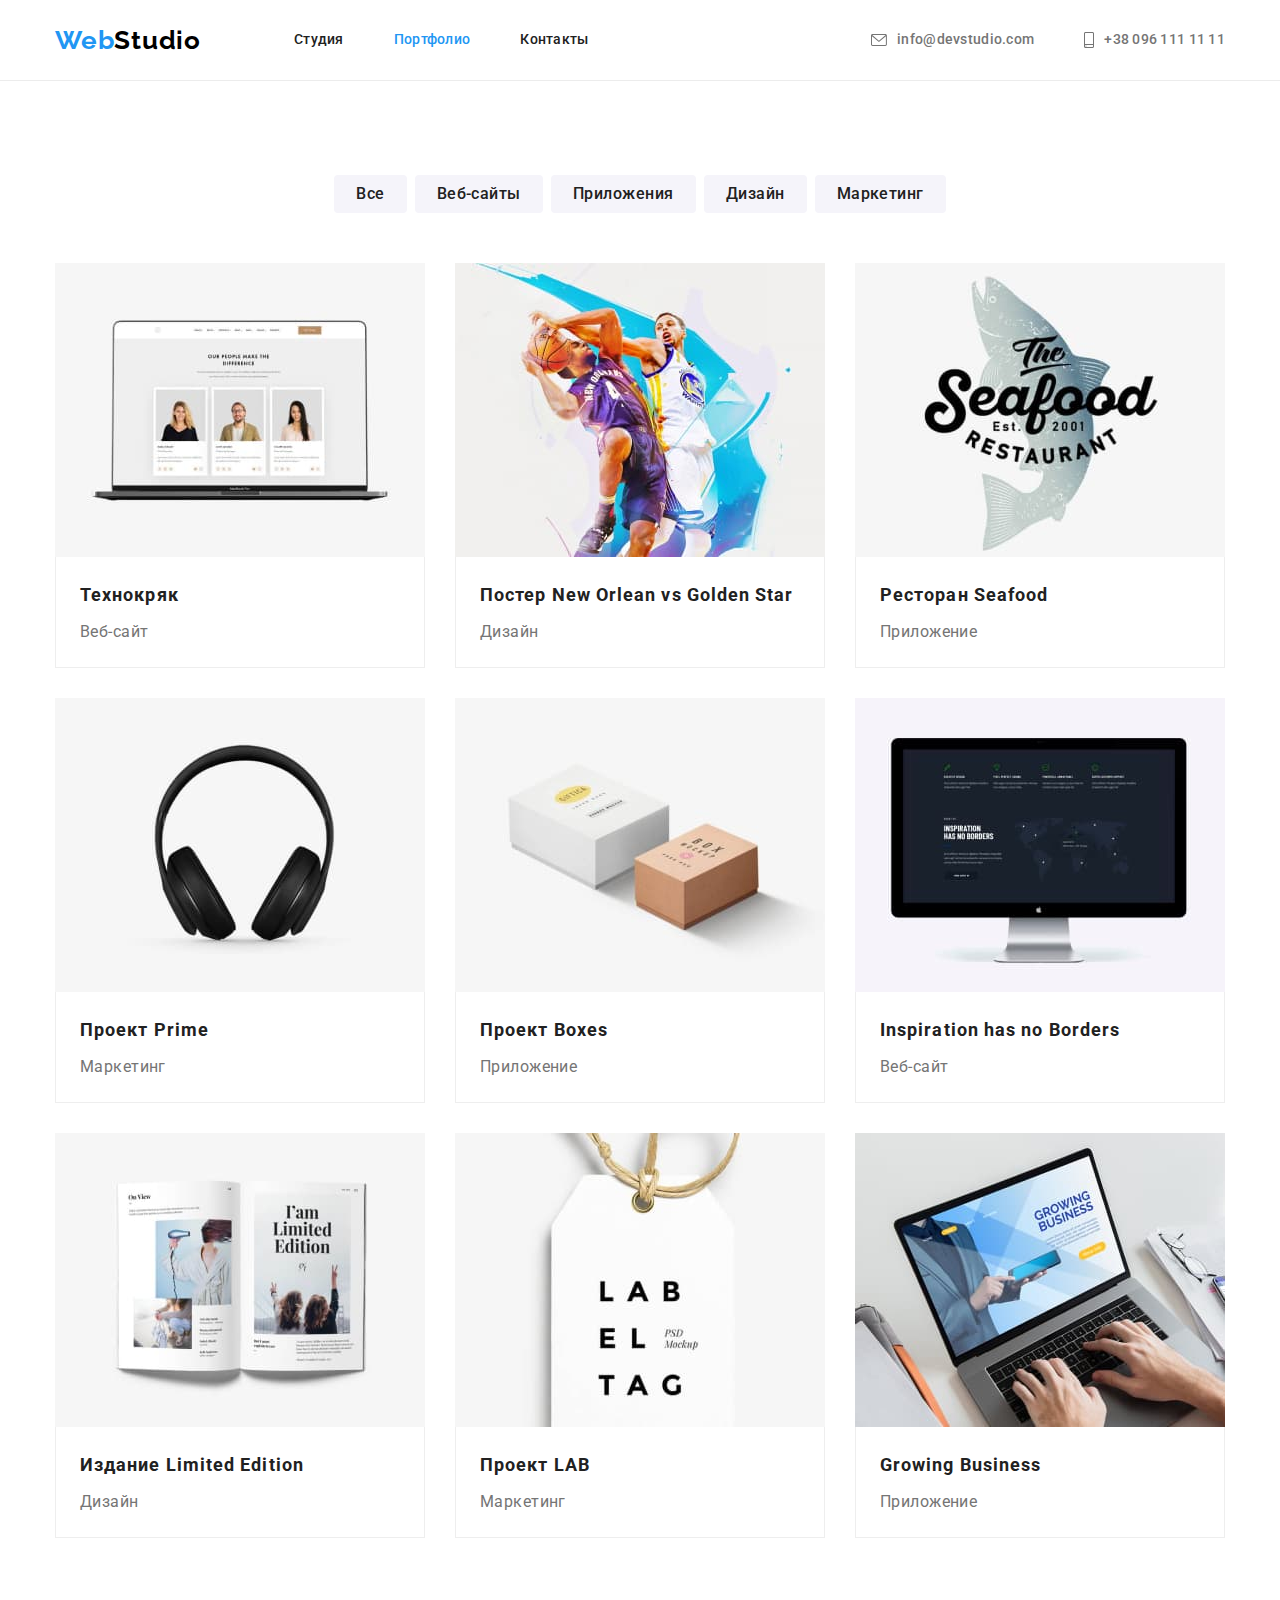
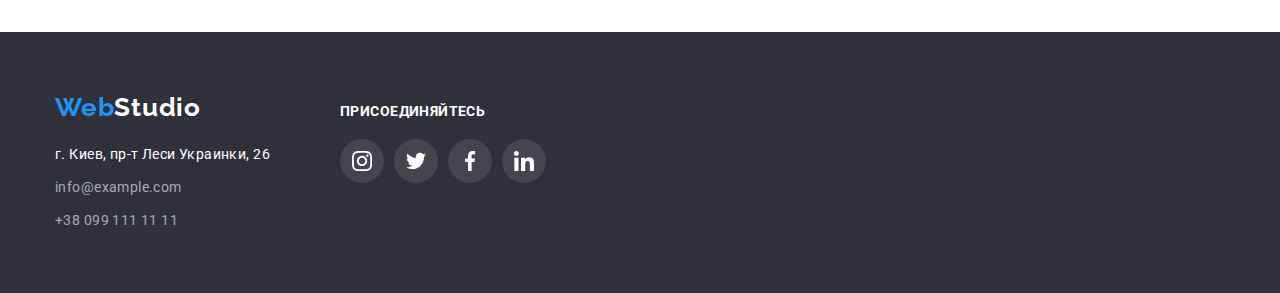
==== portfolio.html @ 05c2cf65 "Initial commit" ====
<!DOCTYPE html>
<html lang="ru">
  <head>
    <meta charset="UTF-8" />
    <meta http-equiv="X-UA-Compatible" content="IE=edge" />
    <meta name="viewport" content="width=device-width, initial-scale=1.0" />
    <title>Portfolio</title>

    <!-- Fonts start -->
    <link
      href="https://fonts.googleapis.com/css2?family=Raleway:wght@700&family=Roboto:wght@400;500;700;900&display=swap"
      rel="stylesheet"
    />
    <!-- Fonts end -->

    <!-- Normalize styles start -->
    <link
      rel="stylesheet"
      href="https://cdn.jsdelivr.net/npm/modern-normalize@1.1.0/modern-normalize.min.css"
    />
    <!-- Normalize styles end -->

    <!-- Custom styles start -->
    <link rel="stylesheet" href="./css/styles.css" />
    <!-- custom styles end -->
  </head>

  <body>
    <!-- Nav menu  -->

    <header class="header-underline">
      <div class="container main-nav">
        <nav class="nav">
          <a href="./" class="logo link"> <span class="logo accent">Web</span>Studio</a>
          <ul class="menu">
            <li class="list">
              <a class="nav link" href="./index.html"> Студия</a>
            </li>
            <li class="list">
              <a class="nav link current" href="./portfolio.html">Портфолио</a>
            </li>
            <li class="list">
              <a class="nav link" href="">Контакты</a>
            </li>
          </ul>
        </nav>
        <ul class="contacts">
          <li class="list item">
            <a class="contact link" href="mailto:info@devstudio.com">
              <svg class="contact-btn-icon" width="16px" height="12px">
                <use href="./images/icons.svg#icon-envelope"></use>
              </svg>
              info@devstudio.com</a
            >
          </li>

          <li class="list item">
            <a class="contact link" href="tel:+380961111111">
              <svg class="contact-btn-icon" width="10px" height="16px">
                <use href="./images/icons.svg#icon-smartphone"></use>
              </svg>
              +38 096 111 11 11</a
            >
          </li>
        </ul>
      </div>
    </header>
    <main>
      <!-- Filer -->

      <section class="section">
        <div class="container">
          <h1 class="visually-hidden">Портфорлио</h1>
          <ul class="filter">
            <li class="list item">
              <button type="button" class="button-filter">Все</button>
            </li>
            <li class="list item">
              <button type="button" class="button-filter">Веб-сайты</button>
            </li>
            <li class="list item">
              <button type="button" class="button-filter">Приложения</button>
            </li>
            <li class="list item">
              <button type="button" class="button-filter">Дизайн</button>
            </li>
            <li class="list item">
              <button type="button" class="button-filter">Маркетинг</button>
            </li>
          </ul>
          <ul class="works">
            <li class="list item">
              <img src="./images/portfolio1.jpg" alt="Ноутбук" width="370" />
              <div class="item-desr-wrap">
                <h2 class="section-subtitle work">Технокряк</h2>
                <p>Веб-сайт</p>
              </div>
            </li>
            <li class="list item">
              <img src="./images/portfolio2.jpg" alt="Два баскетболиста" width="370" />
              <div class="item-desr-wrap">
                <h2 class="section-subtitle work">Постер New Orlean vs Golden Star</h2>
                <p>Дизайн</p>
              </div>
            </li>
            <li class="list item">
              <img src="./images/portfolio3.jpg" alt="Постер" width="370" />
              <div class="item-desr-wrap">
                <h2 class="section-subtitle work">Ресторан Seafood</h2>
                <p>Приложение</p>
              </div>
            </li>
            <li class="list item">
              <img src="./images/portfolio4.jpg" alt="Наушники" width="370" />
              <div class="item-desr-wrap">
                <h2 class="section-subtitle work">Проект Prime</h2>
                <p>Маркетинг</p>
              </div>
            </li>
            <li class="list item">
              <img src="./images/portfolio5.jpg" alt="Две коробки" width="370" />
              <div class="item-desr-wrap">
                <h2 class="section-subtitle work">Проект Boxes</h2>
                <p>Приложение</p>
              </div>
            </li>
            <li class="list item">
              <img src="./images/portfolio6.jpg" alt="Монитор" width="370" />
              <div class="item-desr-wrap">
                <h2 class="section-subtitle work">Inspiration has no Borders</h2>
                <p>Веб-сайт</p>
              </div>
            </li>
            <li class="list item">
              <img src="./images/portfolio7.jpg" alt="Книга" width="370" />
              <div class="item-desr-wrap">
                <h2 class="section-subtitle work">Издание Limited Edition</h2>
                <p>Дизайн</p>
              </div>
            </li>
            <li class="list item">
              <img src="./images/portfolio8.jpg" alt="Этикетка" width="370" />
              <div class="item-desr-wrap">
                <h2 class="section-subtitle work">Проект LAB</h2>
                <p>Маркетинг</p>
              </div>
            </li>
            <li class="list item">
              <img src="./images/portfolio9.jpg" alt="Ноутбук" width="370" />
              <div class="item-desr-wrap">
                <h2 class="section-subtitle work">Growing Business</h2>
                <p>Приложение</p>
              </div>
            </li>
          </ul>
        </div>
      </section>
    </main>

    <!-- Footer -->

    <footer class="footer">
      <div class="container">
        <div class="footer-wrap">
          <div class="footer-logo-column">
            <a class="logo-footer link" href="./"> <span class="logo accent">Web</span>Studio </a>
            <div>
              <address class="address">г. Киев, пр-т Леси Украинки, 26</address>
              <address>
                <a class="footer-contact link" href="mailto:info@example.com">info@example.com</a>
                <a class="footer-contact link" href="tel:+380991111111">+38 099 111 11 11</a>
              </address>
            </div>
          </div>
          <div>
            <h2 class="social-icon-title">присоединяйтесь</h2>
            <ul class="footer-social-icon-set">
              <li class="footer-social-item list">
                <a class="footer-social-link link" href="">
                  <svg class="footer-social-icon" width="20" height="20">
                    <use href="./images/icons.svg#icon-instagram"></use>
                  </svg>
                </a>
              </li>
              <li class="footer-social-item list">
                <a class="footer-social-link link" href="">
                  <svg class="footer-social-icon" width="20" height="20">
                    <use href="./images/icons.svg#icon-twitter"></use>
                  </svg>
                </a>
              </li>
              <li class="footer-social-item list">
                <a class="footer-social-link link" href="">
                  <svg class="footer-social-icon" width="20" height="20">
                    <use href="./images/icons.svg#icon-facebook"></use>
                  </svg>
                </a>
              </li>
              <li class="footer-social-item list">
                <a class="footer-social-link link" href="">
                  <svg class="footer-social-icon" width="20" height="20">
                    <use href="./images/icons.svg#icon-linkedin"></use>
                  </svg>
                </a>
              </li>
            </ul>
          </div>
        </div>
      </div>
    </footer>
  </body>
</html>
---- css/styles.css ----
/* Палитра шпаргалка

Основной цвет фона #FFFFFF
Дополнительный цвет фона #F5F4FA
Цвет футера #2F303A
Основной цвет текста #757575
Цвет заголовков #212121
Акцентный цвет #2196F3
Белый цвет текста #FFFFFF
Белый цвет с прозрачностью rgba(255, 255, 255, 0.6) 
Радиус скругления углов 4px

Fonts
font-family: 'Raleway';
font-style: normal;
font-weight: 700;

font-family: 'Roboto';
font-style: normal;
font-weight: 400;
font-weight: 500;
font-weight: 700;
font-weight: 900;
 */

:root {
  --main-bg-color: #ffffff;
  --add-bg-color: #f5f4fa;
  --main-text-color: #757575;
  --title-color: #212121;
  --accent-color: #2196f3;
  --white-text-color: #ffffff;
  --white-transparent-text-color: rgba(255, 255, 255, 0.6);
  --border-radius: 4px;
  --footer-bg-color: #2f303a;
  --hero-btn-cl: #188ce8;
  --black-logo-color: #000000;
  --header-underline-cl: #ececec;
  --border-card-cl: #eeeeee;
  --border-client-cl: #afb1b8;
}

/* RESET Start */

h1,
h2,
h3,
h4,
h5,
h6 {
  margin: 0;
  padding: 0;
}

p {
  margin: 0;
  padding: 0;
}

ul {
  margin: 0;
  padding: 0;
}

img {
  display: block;
  max-width: 100%;
  height: auto;
}

/* RESET end */

/* COMMON STYLES start*/

body {
  background-color: var(--main-bg-color);
  color: var(--main-text-color);
  font-family: Roboto, sans-serif;
  font-style: normal;
  font-size: 14px;
  letter-spacing: 0.03em;
}

.list {
  list-style: none;
}

.link {
  text-decoration: none;
}

.section {
  padding: 94px 0 94px 0;
}

.container {
  width: 1200px;
  padding-left: 15px;
  padding-right: 15px;
  margin-left: auto;
  margin-right: auto;
  /* outline: 2px solid teal; */
}

.button {
  font-family: inherit;
  border-radius: var(--border-radius);
  cursor: pointer;
  font-weight: 700;
  font-size: 16px;
  line-height: 1.88;
  letter-spacing: 0.06em;
}

.button.primary {
  background-color: var(--accent-color);
  color: var(--white-text-color);
  border: none;
  padding: 10px 32px 10px 32px;
}

.button.secondary {
  background-color: var(--main-bg-color);
  color: var(--accent-color);
  border-color: var(--accent-color);
}

.section-title {
  margin-bottom: 50px;

  color: var(--title-color);
  font-weight: 700;
  font-size: 36px;
  line-height: 1.17x;
  text-align: center;
  letter-spacing: 0.03em;
}

.section-subtitle {
  color: var(--title-color);
  font-weight: 700;
  font-size: 14px;
  line-height: 1.14;
  letter-spacing: 0.03em;
}

.visually-hidden {
  position: absolute;
  width: 1px;
  height: 1px;
  margin: -1px;
  border: 0;
  padding: 0;
  white-space: nowrap;
  clip-path: inset(100%);
  clip: rect(0 0 0 0);
  overflow: hidden;
}

/* COMMON STYLES end*/

/* NAV MENU  start */

.header-underline {
  border-bottom: 1px solid var(--header-underline-cl);
}

.main-nav {
  display: flex;
  align-items: center;
}

.logo {
  color: var(--black-logo-color);
  font-family: 'Raleway';
  font-style: normal;
  font-weight: 700;
  font-size: 26px;
  line-height: 1.19;
  letter-spacing: 0.03em;
}

.logo.accent {
  color: var(--accent-color);
}

.logo-footer {
  color: var(--white-text-color);
  font-family: 'Raleway';
  font-style: normal;
  font-weight: 700;
  font-size: 26px;
  line-height: 1.19;
  letter-spacing: 0.03em;
}

.nav {
  display: flex;
  align-items: center;
}

.menu {
  display: flex;
  margin: 0;
  padding-inline-start: 0;
  margin-left: 93px;
}

.nav.link {
  color: var(--title-color);
  font-weight: 500;
  font-size: 14px;
  line-height: 1.14;
  letter-spacing: 0.02em;
}

.link.current {
  color: var(--accent-color);
}

.menu .list:not(:last-child) {
  margin-right: 50px;
}

.nav.link {
  display: block;
  padding-top: 32px;
  padding-bottom: 32px;
}

.nav.link:hover,
.nav.link:focus {
  color: var(--accent-color);
}

.contacts {
  display: flex;
  margin-left: auto;

  font-weight: 500;
  font-size: 14px;
  line-height: 1.14;
  letter-spacing: 0.02em;
}

.contacts .list + .list {
  margin-left: 50px;
}

.contact {
  display: flex;
  align-items: center;
  color: var(--main-text-color);
}

.contact-btn-icon {
  margin-right: 10px;
  fill: currentColor;
}

.contact:hover,
.contact:focus {
  color: var(--accent-color);
}

.contact:hover .contact-btn-icon,
.contact:focus .contact-btn-icon {
  fill: var(--accent-color);
}

/* NAV MENU  end */

/*HERO start */

.hero-section {
  padding: 200px 0;
  max-width: 1600px;
  height: 600px;
  margin-left: auto;
  margin-right: auto;
  background-color: var(--main-text-color);
  background-image: linear-gradient(to right, rgba(47, 48, 58, 0.4), rgba(47, 48, 58, 0.4)),
    url('../images/bg-img.jpg');
  background-repeat: no-repeat;
  background-position: center;
  background-size: cover;
}

.container.hero {
  text-align: center;
}

.hero-title {
  margin-top: 0;
  margin-bottom: 30px;

  color: var(--white-text-color);
  font-weight: 900;
  font-size: 44px;
  line-height: 1.36;
  text-align: center;
  letter-spacing: 0.06em;
  text-transform: uppercase;
}

.hero-btn:hover,
.hero-btn:focus {
  background-color: var(--hero-btn-cl);
}

/*HERO end */

/* TESTIMONIALS start*/
.testimonials {
  display: flex;
  margin-right: -30px;
}

.testimonial-item {
  flex-basis: calc(100% / 4 - 30px);
}

.testimonial-item:not(:last-child) {
  margin-right: 30px;
}

.testimonial-icon-wrap {
  display: flex;
  align-items: center;
  height: 120px;
  margin-bottom: 30px;
  background-color: var(--add-bg-color);
  border-radius: var(--border-radius);
}

.testimonial-icon {
  width: 270px;
}

.section-subtitle.testimonial {
  margin-bottom: 10px;
  text-transform: uppercase;
}

.testimonial-text {
  line-height: 1.71;
}

/* TESTIMONIALS end*/

/* ABOUT start*/

.section-about {
  padding-top: 0;
}

.about-grid {
  display: flex;
}

.about-grid .item:not(:last-child) {
  margin-right: 30px;
}
/* ABOUT end*/

/* OUR TEAM tart*/

.team-grid {
  display: flex;
  justify-content: space-between;
}

.sec-bg {
  background-color: var(--add-bg-color);
}

.team-card {
  background-color: var(--main-bg-color);
  box-shadow: 0px 1px 3px rgba(0, 0, 0, 0.12), 0px 1px 1px rgba(0, 0, 0, 0.14),
    0px 2px 1px rgba(0, 0, 0, 0.2);
  border-radius: 0px 0px 4px 4px;
}

.section-subtitle.team {
  margin-bottom: 10px;

  font-weight: 500;
  font-size: 16px;
  line-height: 1.19;
  text-align: center;
  letter-spacing: 0.03em;
}

.team-descr {
  line-height: 1.19;
  text-align: center;
  margin-bottom: 16px;
}

.team-descr-wrap {
  padding-top: 30px;
  padding-bottom: 30px;
}

.team-icon-set {
  display: flex;
  flex-direction: row;
  justify-content: center;
}

.team-social-link {
  display: flex;
  align-items: center;
  justify-content: center;
  align-items: center;

  width: 44px;
  height: 44px;

  border-radius: 50%;
  color: #afb1b8;
}

.team-social-item:not(:last-child) {
  margin-right: 10px;
}

.team-social-link:hover,
.team-social-link:focus {
  background-color: var(--accent-color);
}

.team-social-icon {
  fill: currentColor;
}

.team-social-link:hover .team-social-icon,
.team-social-link:focus .team-social-icon {
  fill: var(--white-text-color);
}

/* OUR TEAM end*/

/* CLIENTS start */

.clients-icon-set {
  display: flex;
  flex-direction: row;
}

.client-card-link {
  display: flex;
  width: 170px;
  height: 92px;
  align-items: center;
  justify-content: center;
  /* padding: 16px 32px; */
  border: 1px solid var(--border-client-cl);
  border-radius: var(--border-radius);
  color: #afb1b8;
}

.client-card-link:hover,
.client-card-link:focus {
  border: 1px solid var(--accent-color);
}

.client-card:not(:last-child) {
  margin-right: 30px;
}

.client-icon {
  fill: currentColor;
}

.client-card:hover .client-icon,
.client-card:focus .client-icon {
  fill: var(--accent-color);
}

/* CLIENTS end */

/* FOOTER  start*/

.footer {
  background-color: var(--footer-bg-color);
  padding-top: 60px;
  padding-bottom: 60px;
}

.footer-wrap {
  display: flex;
  flex-direction: row;
  align-items: baseline;
}

.footer-logo-column {
  margin-right: 70px;
}

.logo-footer {
  display: inline-block;
  margin-bottom: 20px;

  color: var(--white-text-color);
  font-family: 'Raleway';
  font-style: normal;
  font-weight: 700;
  font-size: 26px;
  line-height: 1.19;
  letter-spacing: 0.03em;
}

.address {
  margin-bottom: 9px;

  color: var(--white-text-color);
  font-style: normal;
  font-weight: 400;
  font-size: 14px;
  line-height: 1.71;
  letter-spacing: 0.03em;
}

.footer-contact {
  display: block;
  color: var(--white-transparent-text-color);

  font-style: normal;
  line-height: 1.71;
  letter-spacing: 0.03em;
}

.footer-contact:not(:last-child) {
  margin-bottom: 9px;
}

.social-icon-title {
  margin-bottom: 20px;
  text-transform: uppercase;
  color: var(--white-text-color);
  font-weight: 700;
  font-size: 14px;
  line-height: 16px;
  letter-spacing: 0.03em;
}

.footer-social-icon-set {
  display: flex;
  flex-direction: row;
}

.footer-social-link {
  display: flex;
  align-items: center;
  justify-content: center;

  width: 44px;
  height: 44px;
  color: var(--white-text-color);
  border-radius: 50%;
  background-color: rgba(255, 255, 255, 0.1);
}

.footer-social-item:not(:last-child) {
  margin-right: 10px;
}

.footer-social-icon {
  fill: var(--white-text-color);
}

.footer-social-link:hover,
.footer-social-link:focus {
  background-color: var(--accent-color);
}
/* FOOTER  end */

/* 
|===========|
| PORTFOLIO |
|===========|
*/

/* FILTER start*/

.filter {
  display: flex;
  justify-content: center;
  margin-bottom: 50px;
}

.button-filter {
  padding: 6px 22px 6px 22px;
  background-color: var(--add-bg-color);
  color: var(--title-color);
  border: none;
  font-weight: 500;
  font-size: 16px;
  line-height: 1.62;
  text-align: center;
  letter-spacing: 0.03em;
  cursor: pointer;
  border-radius: var(--border-radius);
}

.button-filter:hover,
.button-filter:focus {
  background-color: var(--accent-color);
  color: var(--white-text-color);
  box-shadow: 0px 4px 4px rgba(0, 0, 0, 0.25);
}

.filter .item:not(:last-child) {
  margin-right: 8px;
}

.works {
  display: flex;
  flex-wrap: wrap;
}

.works .item {
  cursor: pointer;
}

.works .item:hover,
.works .item:focus {
  box-shadow: 0px 1px 1px rgba(0, 0, 0, 0.12), 0px 4px 4px rgba(0, 0, 0, 0.06),
    1px 4px 6px rgba(0, 0, 0, 0.16);
}

.works .item:not(:nth-child(3n)) {
  margin-right: 30px;
}

.works .item:not(:nth-last-child(-n + 3)) {
  margin-bottom: 30px;
}

.section-subtitle.work {
  margin-bottom: 4px;
  font-size: 18px;
  line-height: 2;
  letter-spacing: 0.06em;
}

.work + p {
  font-size: 16px;
  line-height: 1.88;
}

.item-desr-wrap {
  padding: 20px 24px;
  border: 1px solid var(--border-card-cl);
  border-top: none;
}

/* FILTER end*/
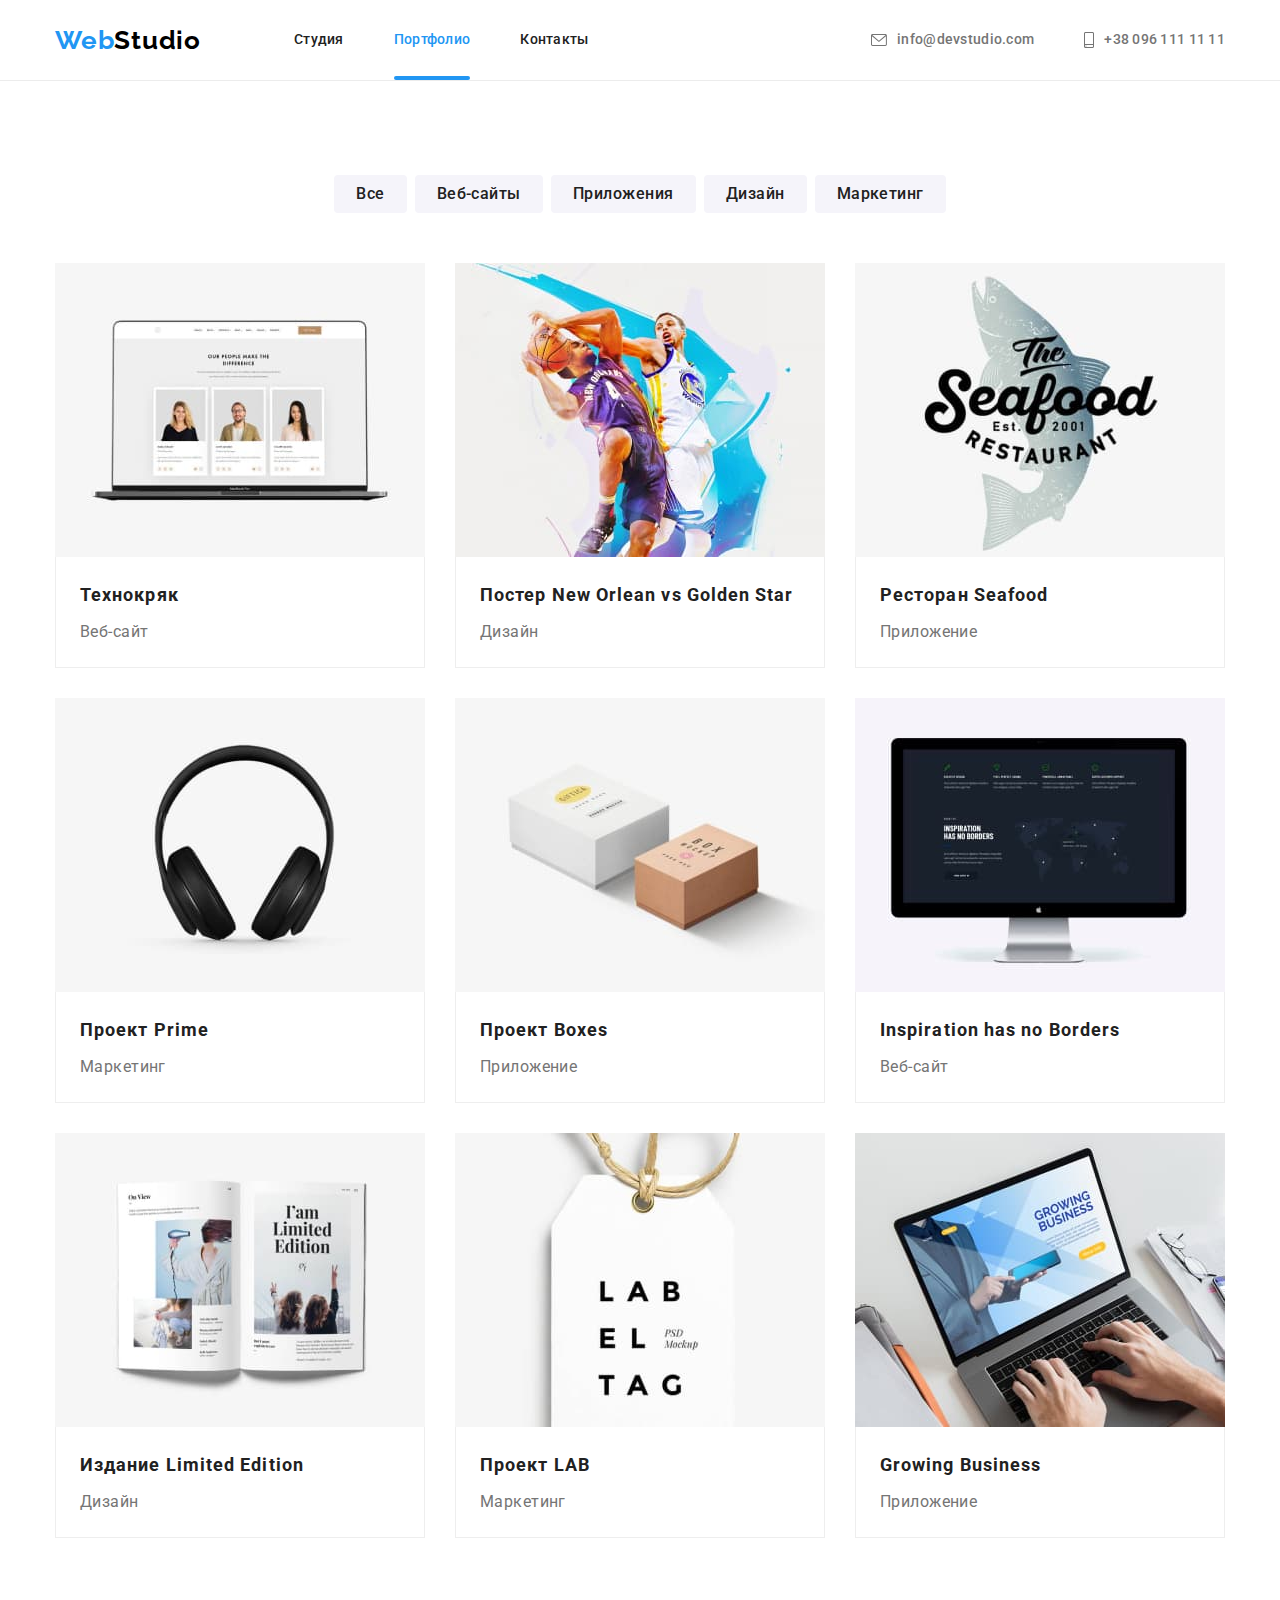
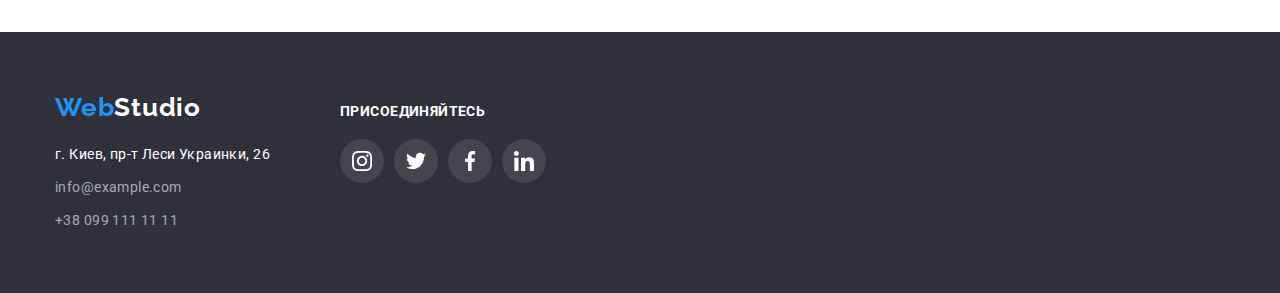
==== commit 8fd96e6b: "add modal and animation" ====
--- a/portfolio.html
+++ b/portfolio.html
@@ -90,63 +90,127 @@
           </ul>
           <ul class="works">
             <li class="list item">
-              <img src="./images/portfolio1.jpg" alt="Ноутбук" width="370" />
+              <div class="work-thumb">
+                <img src="./images/portfolio1.jpg" alt="Ноутбук" width="370" />
+                <p class="work-label">
+                  Ресурс предлагает комплексные предложения с разным уровнем функционала и сервисов.
+                  Все это позволит посетителю получить исчерпывающие сведения о компании или частном
+                  лице.
+                </p>
+              </div>
+
               <div class="item-desr-wrap">
                 <h2 class="section-subtitle work">Технокряк</h2>
                 <p>Веб-сайт</p>
               </div>
             </li>
             <li class="list item">
-              <img src="./images/portfolio2.jpg" alt="Два баскетболиста" width="370" />
+              <div class="work-thumb">
+                <img src="./images/portfolio2.jpg" alt="Ноутбук" width="370" />
+                <p class="work-label">
+                  Ресурс предлагает комплексные предложения с разным уровнем функционала и сервисов.
+                  Все это позволит посетителю получить исчерпывающие сведения о компании или частном
+                  лице.
+                </p>
+              </div>
               <div class="item-desr-wrap">
                 <h2 class="section-subtitle work">Постер New Orlean vs Golden Star</h2>
                 <p>Дизайн</p>
               </div>
             </li>
             <li class="list item">
-              <img src="./images/portfolio3.jpg" alt="Постер" width="370" />
+              <div class="work-thumb">
+                <img src="./images/portfolio3.jpg" alt="Ноутбук" width="370" />
+                <p class="work-label">
+                  Ресурс предлагает комплексные предложения с разным уровнем функционала и сервисов.
+                  Все это позволит посетителю получить исчерпывающие сведения о компании или частном
+                  лице.
+                </p>
+              </div>
               <div class="item-desr-wrap">
                 <h2 class="section-subtitle work">Ресторан Seafood</h2>
                 <p>Приложение</p>
               </div>
             </li>
             <li class="list item">
-              <img src="./images/portfolio4.jpg" alt="Наушники" width="370" />
+              <div class="work-thumb">
+                <img src="./images/portfolio4.jpg" alt="Ноутбук" width="370" />
+                <p class="work-label">
+                  Ресурс предлагает комплексные предложения с разным уровнем функционала и сервисов.
+                  Все это позволит посетителю получить исчерпывающие сведения о компании или частном
+                  лице.
+                </p>
+              </div>
               <div class="item-desr-wrap">
                 <h2 class="section-subtitle work">Проект Prime</h2>
                 <p>Маркетинг</p>
               </div>
             </li>
             <li class="list item">
-              <img src="./images/portfolio5.jpg" alt="Две коробки" width="370" />
+              <div class="work-thumb">
+                <img src="./images/portfolio5.jpg" alt="Ноутбук" width="370" />
+                <p class="work-label">
+                  Ресурс предлагает комплексные предложения с разным уровнем функционала и сервисов.
+                  Все это позволит посетителю получить исчерпывающие сведения о компании или частном
+                  лице.
+                </p>
+              </div>
               <div class="item-desr-wrap">
                 <h2 class="section-subtitle work">Проект Boxes</h2>
                 <p>Приложение</p>
               </div>
             </li>
             <li class="list item">
-              <img src="./images/portfolio6.jpg" alt="Монитор" width="370" />
+              <div class="work-thumb">
+                <img src="./images/portfolio6.jpg" alt="Ноутбук" width="370" />
+                <p class="work-label">
+                  Ресурс предлагает комплексные предложения с разным уровнем функционала и сервисов.
+                  Все это позволит посетителю получить исчерпывающие сведения о компании или частном
+                  лице.
+                </p>
+              </div>
               <div class="item-desr-wrap">
                 <h2 class="section-subtitle work">Inspiration has no Borders</h2>
                 <p>Веб-сайт</p>
               </div>
             </li>
             <li class="list item">
-              <img src="./images/portfolio7.jpg" alt="Книга" width="370" />
+              <div class="work-thumb">
+                <img src="./images/portfolio7.jpg" alt="Ноутбук" width="370" />
+                <p class="work-label">
+                  Ресурс предлагает комплексные предложения с разным уровнем функционала и сервисов.
+                  Все это позволит посетителю получить исчерпывающие сведения о компании или частном
+                  лице.
+                </p>
+              </div>
               <div class="item-desr-wrap">
                 <h2 class="section-subtitle work">Издание Limited Edition</h2>
                 <p>Дизайн</p>
               </div>
             </li>
             <li class="list item">
-              <img src="./images/portfolio8.jpg" alt="Этикетка" width="370" />
+              <div class="work-thumb">
+                <img src="./images/portfolio8.jpg" alt="Ноутбук" width="370" />
+                <p class="work-label">
+                  Ресурс предлагает комплексные предложения с разным уровнем функционала и сервисов.
+                  Все это позволит посетителю получить исчерпывающие сведения о компании или частном
+                  лице.
+                </p>
+              </div>
               <div class="item-desr-wrap">
                 <h2 class="section-subtitle work">Проект LAB</h2>
                 <p>Маркетинг</p>
               </div>
             </li>
             <li class="list item">
-              <img src="./images/portfolio9.jpg" alt="Ноутбук" width="370" />
+              <div class="work-thumb">
+                <img src="./images/portfolio9.jpg" alt="Ноутбук" width="370" />
+                <p class="work-label">
+                  Ресурс предлагает комплексные предложения с разным уровнем функционала и сервисов.
+                  Все это позволит посетителю получить исчерпывающие сведения о компании или частном
+                  лице.
+                </p>
+              </div>
               <div class="item-desr-wrap">
                 <h2 class="section-subtitle work">Growing Business</h2>
                 <p>Приложение</p>
--- a/css/styles.css
+++ b/css/styles.css
@@ -218,6 +218,22 @@
   color: var(--accent-color);
 }
 
+.menu > .list {
+  position: relative;
+}
+
+.current::after {
+  content: '';
+  display: inline-block;
+  width: 100%;
+  height: 4px;
+  background-color: var(--accent-color);
+  border-radius: 2px;
+  position: absolute;
+  bottom: 0;
+  left: 0;
+}
+
 .menu .list:not(:last-child) {
   margin-right: 50px;
 }
@@ -226,6 +242,10 @@
   display: block;
   padding-top: 32px;
   padding-bottom: 32px;
+
+  transition-property: color;
+  transition-duration: 250ms;
+  transition-timing-function: cubic-bezier(0.4, 0, 0.2, 1);
 }
 
 .nav.link:hover,
@@ -251,11 +271,19 @@
   display: flex;
   align-items: center;
   color: var(--main-text-color);
+
+  transition-property: color;
+  transition-duration: 250ms;
+  transition-timing-function: cubic-bezier(0.4, 0, 0.2, 1);
 }
 
 .contact-btn-icon {
   margin-right: 10px;
   fill: currentColor;
+
+  transition-property: color;
+  transition-duration: 250ms;
+  transition-timing-function: cubic-bezier(0.4, 0, 0.2, 1);
 }
 
 .contact:hover,
@@ -303,6 +331,12 @@
   text-transform: uppercase;
 }
 
+.hero-btn {
+  transition-property: background-color;
+  transition-duration: 250ms;
+  transition-timing-function: cubic-bezier(0.4, 0, 0.2, 1);
+}
+
 .hero-btn:hover,
 .hero-btn:focus {
   background-color: var(--hero-btn-cl);
@@ -361,6 +395,30 @@
 .about-grid .item:not(:last-child) {
   margin-right: 30px;
 }
+
+.thumb {
+  position: relative;
+}
+
+.about-label {
+  display: flex;
+  align-items: center;
+  justify-content: center;
+  position: absolute;
+  bottom: 0;
+  right: 0;
+
+  width: 100%;
+  height: 70px;
+  background-color: rgba(47, 48, 58, 0.8);
+  color: var(--white-text-color);
+  font-weight: 700;
+  font-size: 14px;
+  line-height: 1.14;
+  letter-spacing: 0.03em;
+  text-transform: uppercase;
+}
+
 /* ABOUT end*/
 
 /* OUR TEAM tart*/
@@ -419,6 +477,10 @@
 
   border-radius: 50%;
   color: #afb1b8;
+
+  transition-property: background-color;
+  transition-duration: 250ms;
+  transition-timing-function: cubic-bezier(0.4, 0, 0.2, 1);
 }
 
 .team-social-item:not(:last-child) {
@@ -432,6 +494,10 @@
 
 .team-social-icon {
   fill: currentColor;
+
+  transition-property: fill;
+  transition-duration: 250ms;
+  transition-timing-function: cubic-bezier(0.4, 0, 0.2, 1);
 }
 
 .team-social-link:hover .team-social-icon,
@@ -458,6 +524,10 @@
   border: 1px solid var(--border-client-cl);
   border-radius: var(--border-radius);
   color: #afb1b8;
+
+  transition-property: border;
+  transition-duration: 250ms;
+  transition-timing-function: cubic-bezier(0.4, 0, 0.2, 1);
 }
 
 .client-card-link:hover,
@@ -471,6 +541,10 @@
 
 .client-icon {
   fill: currentColor;
+
+  transition-property: fill;
+  transition-duration: 250ms;
+  transition-timing-function: cubic-bezier(0.4, 0, 0.2, 1);
 }
 
 .client-card:hover .client-icon,
@@ -560,6 +634,10 @@
   color: var(--white-text-color);
   border-radius: 50%;
   background-color: rgba(255, 255, 255, 0.1);
+
+  transition-property: background-color;
+  transition-duration: 250ms;
+  transition-timing-function: cubic-bezier(0.4, 0, 0.2, 1);
 }
 
 .footer-social-item:not(:last-child) {
@@ -602,6 +680,10 @@
   letter-spacing: 0.03em;
   cursor: pointer;
   border-radius: var(--border-radius);
+
+  transition-property: background-color, color, box-shadow;
+  transition-duration: 250ms;
+  transition-timing-function: cubic-bezier(0.4, 0, 0.2, 1);
 }
 
 .button-filter:hover,
@@ -622,6 +704,10 @@
 
 .works .item {
   cursor: pointer;
+
+  transition-property: box-shadow;
+  transition-duration: 250ms;
+  transition-timing-function: cubic-bezier(0.4, 0, 0.2, 1);
 }
 
 .works .item:hover,
@@ -656,4 +742,79 @@
   border-top: none;
 }
 
+.work-thumb {
+  position: relative;
+  overflow: hidden;
+}
+
+.work-label {
+  display: flex;
+  align-items: center;
+  justify-content: center;
+  position: absolute;
+  bottom: 0;
+  right: 0;
+
+  transform: translateY(100%);
+
+  width: 100%;
+  height: 100%;
+  padding: 63px 24px;
+  background-color: rgba(33, 150, 243, 0.9);
+
+  font-size: 18px;
+  line-height: 1.56;
+  letter-spacing: 0.03em;
+
+  color: #ffffff;
+
+  transition-property: transform;
+  transition-duration: 250ms;
+  transition-timing-function: cubic-bezier(0.4, 0, 0.2, 1);
+}
+
+.works .item:hover .work-label {
+  transform: translateY(0);
+}
+
 /* FILTER end*/
+
+/* 
+|===========|
+| MODAL     |
+|===========|
+*/
+
+.backdrop {
+  position: fixed;
+  top: 0;
+  left: 0;
+  width: 100vw;
+  height: 100vh;
+
+  background: rgba(0, 0, 0, 0.2);
+}
+
+.backdrop.is-hidden {
+  opacity: 0;
+  pointer-events: none;
+}
+
+.modal {
+  position: absolute;
+  top: 50%;
+  left: 50%;
+  transform: translate(-50%, -50%);
+
+  width: 528px;
+  height: 581px;
+  padding: 8px;
+
+  background: var(--main-bg-color);
+}
+
+.close-btn {
+  display: block;
+  margin-left: auto;
+  fill: currentColor;
+}
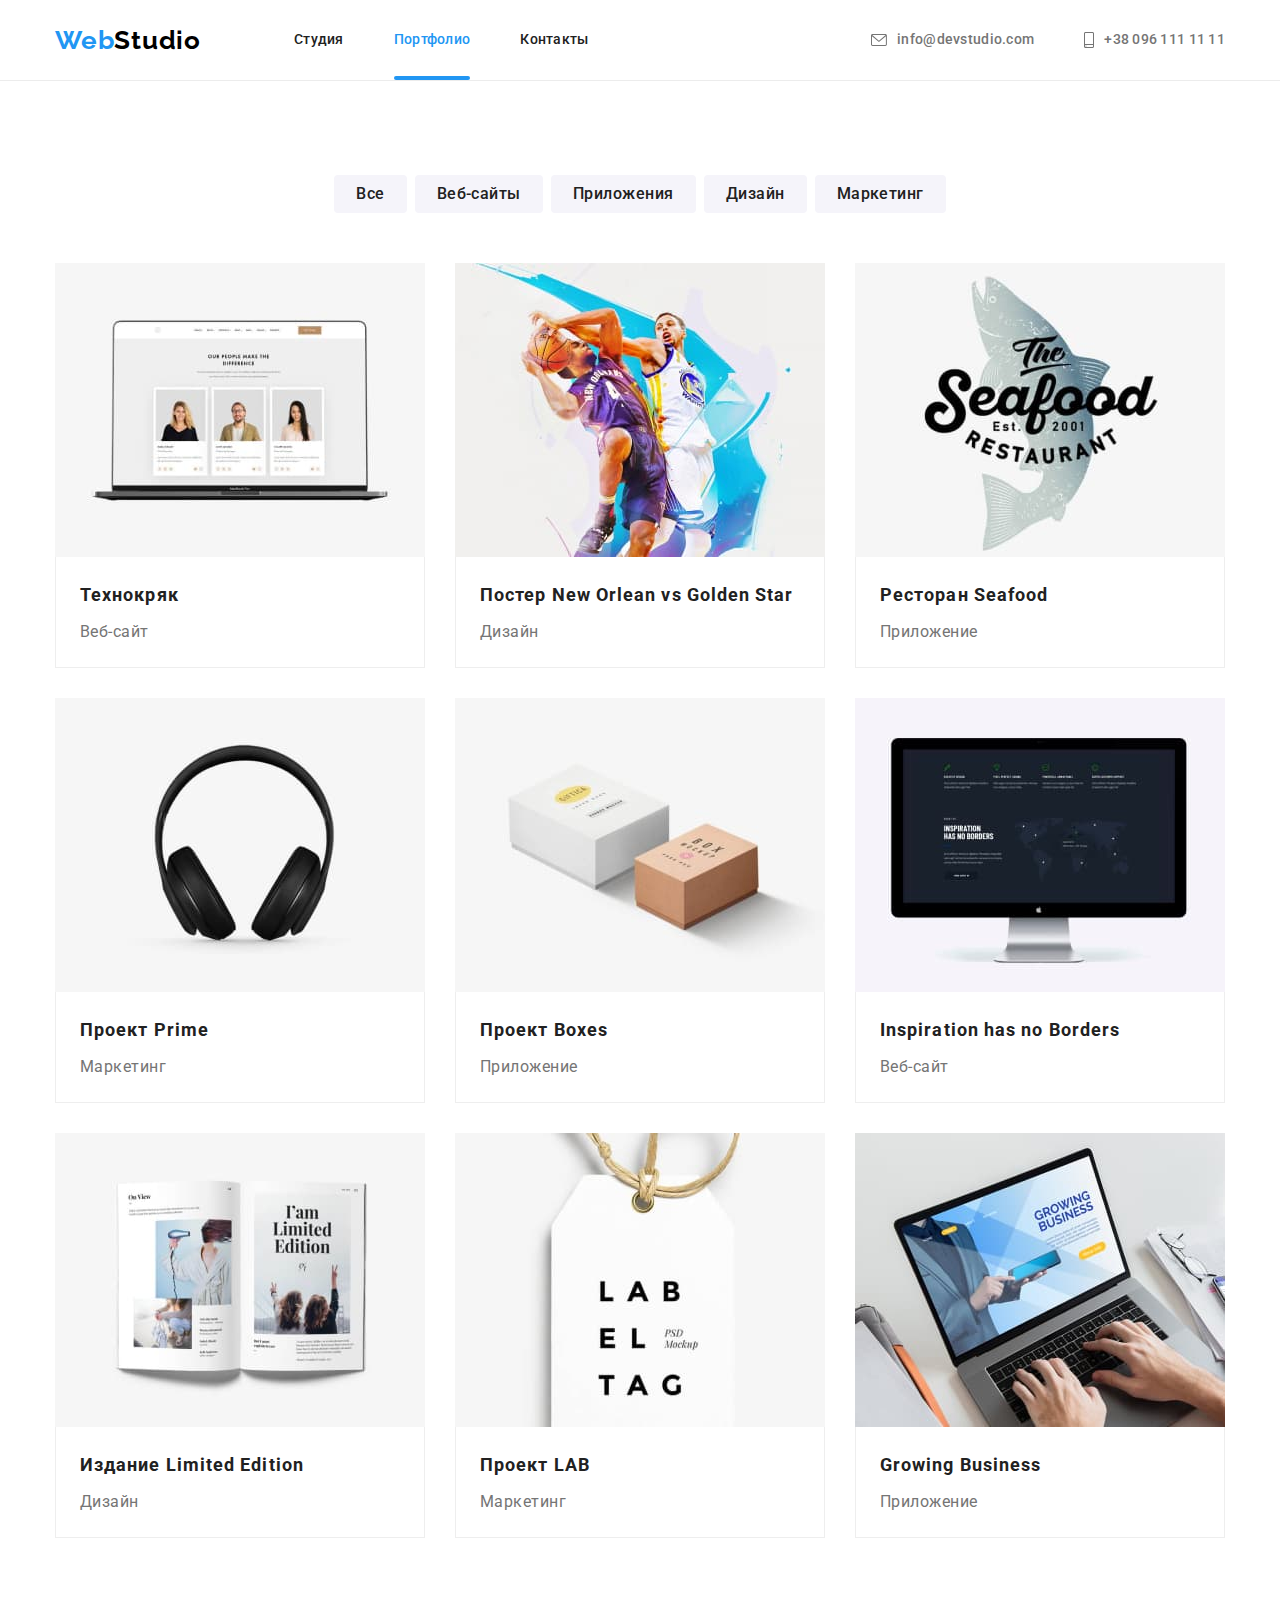
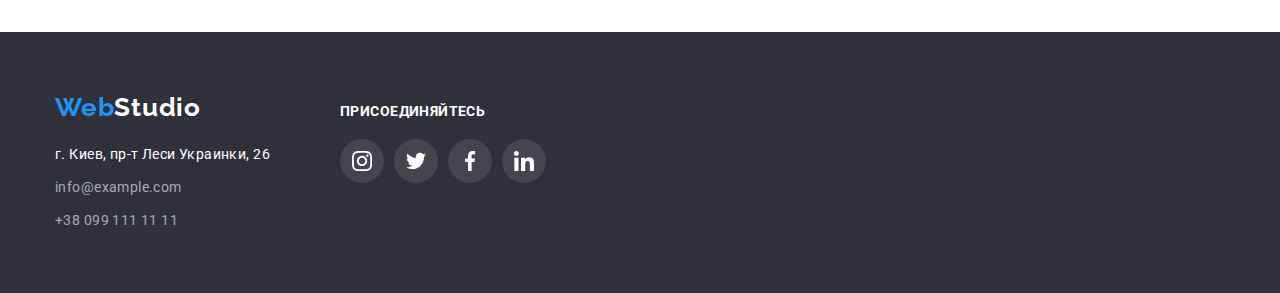
==== commit e5ebd247: "Add animation and modal window" ====
--- a/portfolio.html
+++ b/portfolio.html
@@ -90,131 +90,149 @@
           </ul>
           <ul class="works">
             <li class="list item">
-              <div class="work-thumb">
-                <img src="./images/portfolio1.jpg" alt="Ноутбук" width="370" />
-                <p class="work-label">
-                  Ресурс предлагает комплексные предложения с разным уровнем функционала и сервисов.
-                  Все это позволит посетителю получить исчерпывающие сведения о компании или частном
-                  лице.
-                </p>
-              </div>
-
-              <div class="item-desr-wrap">
-                <h2 class="section-subtitle work">Технокряк</h2>
-                <p>Веб-сайт</p>
-              </div>
-            </li>
-            <li class="list item">
-              <div class="work-thumb">
-                <img src="./images/portfolio2.jpg" alt="Ноутбук" width="370" />
-                <p class="work-label">
-                  Ресурс предлагает комплексные предложения с разным уровнем функционала и сервисов.
-                  Все это позволит посетителю получить исчерпывающие сведения о компании или частном
-                  лице.
-                </p>
-              </div>
-              <div class="item-desr-wrap">
-                <h2 class="section-subtitle work">Постер New Orlean vs Golden Star</h2>
-                <p>Дизайн</p>
-              </div>
-            </li>
-            <li class="list item">
-              <div class="work-thumb">
-                <img src="./images/portfolio3.jpg" alt="Ноутбук" width="370" />
-                <p class="work-label">
-                  Ресурс предлагает комплексные предложения с разным уровнем функционала и сервисов.
-                  Все это позволит посетителю получить исчерпывающие сведения о компании или частном
-                  лице.
-                </p>
-              </div>
-              <div class="item-desr-wrap">
-                <h2 class="section-subtitle work">Ресторан Seafood</h2>
-                <p>Приложение</p>
-              </div>
-            </li>
-            <li class="list item">
-              <div class="work-thumb">
-                <img src="./images/portfolio4.jpg" alt="Ноутбук" width="370" />
-                <p class="work-label">
-                  Ресурс предлагает комплексные предложения с разным уровнем функционала и сервисов.
-                  Все это позволит посетителю получить исчерпывающие сведения о компании или частном
-                  лице.
-                </p>
-              </div>
-              <div class="item-desr-wrap">
-                <h2 class="section-subtitle work">Проект Prime</h2>
-                <p>Маркетинг</p>
-              </div>
-            </li>
-            <li class="list item">
-              <div class="work-thumb">
-                <img src="./images/portfolio5.jpg" alt="Ноутбук" width="370" />
-                <p class="work-label">
-                  Ресурс предлагает комплексные предложения с разным уровнем функционала и сервисов.
-                  Все это позволит посетителю получить исчерпывающие сведения о компании или частном
-                  лице.
-                </p>
-              </div>
-              <div class="item-desr-wrap">
-                <h2 class="section-subtitle work">Проект Boxes</h2>
-                <p>Приложение</p>
-              </div>
-            </li>
-            <li class="list item">
-              <div class="work-thumb">
-                <img src="./images/portfolio6.jpg" alt="Ноутбук" width="370" />
-                <p class="work-label">
-                  Ресурс предлагает комплексные предложения с разным уровнем функционала и сервисов.
-                  Все это позволит посетителю получить исчерпывающие сведения о компании или частном
-                  лице.
-                </p>
-              </div>
-              <div class="item-desr-wrap">
-                <h2 class="section-subtitle work">Inspiration has no Borders</h2>
-                <p>Веб-сайт</p>
-              </div>
-            </li>
-            <li class="list item">
-              <div class="work-thumb">
-                <img src="./images/portfolio7.jpg" alt="Ноутбук" width="370" />
-                <p class="work-label">
-                  Ресурс предлагает комплексные предложения с разным уровнем функционала и сервисов.
-                  Все это позволит посетителю получить исчерпывающие сведения о компании или частном
-                  лице.
-                </p>
-              </div>
-              <div class="item-desr-wrap">
-                <h2 class="section-subtitle work">Издание Limited Edition</h2>
-                <p>Дизайн</p>
-              </div>
-            </li>
-            <li class="list item">
-              <div class="work-thumb">
-                <img src="./images/portfolio8.jpg" alt="Ноутбук" width="370" />
-                <p class="work-label">
-                  Ресурс предлагает комплексные предложения с разным уровнем функционала и сервисов.
-                  Все это позволит посетителю получить исчерпывающие сведения о компании или частном
-                  лице.
-                </p>
-              </div>
-              <div class="item-desr-wrap">
-                <h2 class="section-subtitle work">Проект LAB</h2>
-                <p>Маркетинг</p>
-              </div>
-            </li>
-            <li class="list item">
-              <div class="work-thumb">
-                <img src="./images/portfolio9.jpg" alt="Ноутбук" width="370" />
-                <p class="work-label">
-                  Ресурс предлагает комплексные предложения с разным уровнем функционала и сервисов.
-                  Все это позволит посетителю получить исчерпывающие сведения о компании или частном
-                  лице.
-                </p>
-              </div>
-              <div class="item-desr-wrap">
-                <h2 class="section-subtitle work">Growing Business</h2>
-                <p>Приложение</p>
-              </div>
+              <a class="work-link link" href="">
+                <div class="work-thumb">
+                  <img src="./images/portfolio1.jpg" alt="Ноутбук" width="370" />
+                  <p class="work-label">
+                    Ресурс предлагает комплексные предложения с разным уровнем функционала и
+                    сервисов. Все это позволит посетителю получить исчерпывающие сведения о компании
+                    или частном лице.
+                  </p>
+                </div>
+
+                <div class="item-desr-wrap">
+                  <h2 class="section-subtitle work">Технокряк</h2>
+                  <p>Веб-сайт</p>
+                </div>
+              </a>
+            </li>
+            <li class="list item">
+              <a class="work-link link" href="">
+                <div class="work-thumb">
+                  <img src="./images/portfolio2.jpg" alt="Ноутбук" width="370" />
+                  <p class="work-label">
+                    Ресурс предлагает комплексные предложения с разным уровнем функционала и
+                    сервисов. Все это позволит посетителю получить исчерпывающие сведения о компании
+                    или частном лице.
+                  </p>
+                </div>
+                <div class="item-desr-wrap">
+                  <h2 class="section-subtitle work">Постер New Orlean vs Golden Star</h2>
+                  <p>Дизайн</p>
+                </div>
+              </a>
+            </li>
+            <li class="list item">
+              <a class="work-link link" href="">
+                <div class="work-thumb">
+                  <img src="./images/portfolio3.jpg" alt="Ноутбук" width="370" />
+                  <p class="work-label">
+                    Ресурс предлагает комплексные предложения с разным уровнем функционала и
+                    сервисов. Все это позволит посетителю получить исчерпывающие сведения о компании
+                    или частном лице.
+                  </p>
+                </div>
+                <div class="item-desr-wrap">
+                  <h2 class="section-subtitle work">Ресторан Seafood</h2>
+                  <p>Приложение</p>
+                </div>
+              </a>
+            </li>
+            <li class="list item">
+              <a class="work-link link" href="">
+                <div class="work-thumb">
+                  <img src="./images/portfolio4.jpg" alt="Ноутбук" width="370" />
+                  <p class="work-label">
+                    Ресурс предлагает комплексные предложения с разным уровнем функционала и
+                    сервисов. Все это позволит посетителю получить исчерпывающие сведения о компании
+                    или частном лице.
+                  </p>
+                </div>
+                <div class="item-desr-wrap">
+                  <h2 class="section-subtitle work">Проект Prime</h2>
+                  <p>Маркетинг</p>
+                </div>
+              </a>
+            </li>
+            <li class="list item">
+              <a class="work-link link" href="">
+                <div class="work-thumb">
+                  <img src="./images/portfolio5.jpg" alt="Ноутбук" width="370" />
+                  <p class="work-label">
+                    Ресурс предлагает комплексные предложения с разным уровнем функционала и
+                    сервисов. Все это позволит посетителю получить исчерпывающие сведения о компании
+                    или частном лице.
+                  </p>
+                </div>
+                <div class="item-desr-wrap">
+                  <h2 class="section-subtitle work">Проект Boxes</h2>
+                  <p>Приложение</p>
+                </div>
+              </a>
+            </li>
+            <li class="list item">
+              <a class="work-link link" href="">
+                <div class="work-thumb">
+                  <img src="./images/portfolio6.jpg" alt="Ноутбук" width="370" />
+                  <p class="work-label">
+                    Ресурс предлагает комплексные предложения с разным уровнем функционала и
+                    сервисов. Все это позволит посетителю получить исчерпывающие сведения о компании
+                    или частном лице.
+                  </p>
+                </div>
+                <div class="item-desr-wrap">
+                  <h2 class="section-subtitle work">Inspiration has no Borders</h2>
+                  <p>Веб-сайт</p>
+                </div>
+              </a>
+            </li>
+            <li class="list item">
+              <a class="work-link link" href="">
+                <div class="work-thumb">
+                  <img src="./images/portfolio7.jpg" alt="Ноутбук" width="370" />
+                  <p class="work-label">
+                    Ресурс предлагает комплексные предложения с разным уровнем функционала и
+                    сервисов. Все это позволит посетителю получить исчерпывающие сведения о компании
+                    или частном лице.
+                  </p>
+                </div>
+                <div class="item-desr-wrap">
+                  <h2 class="section-subtitle work">Издание Limited Edition</h2>
+                  <p>Дизайн</p>
+                </div>
+              </a>
+            </li>
+            <li class="list item">
+              <a class="work-link link" href="">
+                <div class="work-thumb">
+                  <img src="./images/portfolio8.jpg" alt="Ноутбук" width="370" />
+                  <p class="work-label">
+                    Ресурс предлагает комплексные предложения с разным уровнем функционала и
+                    сервисов. Все это позволит посетителю получить исчерпывающие сведения о компании
+                    или частном лице.
+                  </p>
+                </div>
+                <div class="item-desr-wrap">
+                  <h2 class="section-subtitle work">Проект LAB</h2>
+                  <p>Маркетинг</p>
+                </div>
+              </a>
+            </li>
+            <li class="list item">
+              <a class="work-link link" href="">
+                <div class="work-thumb">
+                  <img src="./images/portfolio9.jpg" alt="Ноутбук" width="370" />
+                  <p class="work-label">
+                    Ресурс предлагает комплексные предложения с разным уровнем функционала и
+                    сервисов. Все это позволит посетителю получить исчерпывающие сведения о компании
+                    или частном лице.
+                  </p>
+                </div>
+                <div class="item-desr-wrap">
+                  <h2 class="section-subtitle work">Growing Business</h2>
+                  <p>Приложение</p>
+                </div>
+              </a>
             </li>
           </ul>
         </div>
--- a/css/styles.css
+++ b/css/styles.css
@@ -99,7 +99,6 @@
   padding-right: 15px;
   margin-left: auto;
   margin-right: auto;
-  /* outline: 2px solid teal; */
 }
 
 .button {
@@ -243,9 +242,7 @@
   padding-top: 32px;
   padding-bottom: 32px;
 
-  transition-property: color;
-  transition-duration: 250ms;
-  transition-timing-function: cubic-bezier(0.4, 0, 0.2, 1);
+  transition: color 250ms cubic-bezier(0.4, 0, 0.2, 1);
 }
 
 .nav.link:hover,
@@ -272,18 +269,14 @@
   align-items: center;
   color: var(--main-text-color);
 
-  transition-property: color;
-  transition-duration: 250ms;
-  transition-timing-function: cubic-bezier(0.4, 0, 0.2, 1);
+  transition: color 250ms cubic-bezier(0.4, 0, 0.2, 1);
 }
 
 .contact-btn-icon {
   margin-right: 10px;
   fill: currentColor;
 
-  transition-property: color;
-  transition-duration: 250ms;
-  transition-timing-function: cubic-bezier(0.4, 0, 0.2, 1);
+  transition: color 250ms cubic-bezier(0.4, 0, 0.2, 1);
 }
 
 .contact:hover,
@@ -332,9 +325,7 @@
 }
 
 .hero-btn {
-  transition-property: background-color;
-  transition-duration: 250ms;
-  transition-timing-function: cubic-bezier(0.4, 0, 0.2, 1);
+  transition: background-color 250ms cubic-bezier(0.4, 0, 0.2, 1);
 }
 
 .hero-btn:hover,
@@ -478,9 +469,7 @@
   border-radius: 50%;
   color: #afb1b8;
 
-  transition-property: background-color;
-  transition-duration: 250ms;
-  transition-timing-function: cubic-bezier(0.4, 0, 0.2, 1);
+  transition: background-color 250ms cubic-bezier(0.4, 0, 0.2, 1);
 }
 
 .team-social-item:not(:last-child) {
@@ -495,9 +484,7 @@
 .team-social-icon {
   fill: currentColor;
 
-  transition-property: fill;
-  transition-duration: 250ms;
-  transition-timing-function: cubic-bezier(0.4, 0, 0.2, 1);
+  transition: fill 250ms cubic-bezier(0.4, 0, 0.2, 1);
 }
 
 .team-social-link:hover .team-social-icon,
@@ -520,14 +507,11 @@
   height: 92px;
   align-items: center;
   justify-content: center;
-  /* padding: 16px 32px; */
   border: 1px solid var(--border-client-cl);
   border-radius: var(--border-radius);
   color: #afb1b8;
 
-  transition-property: border;
-  transition-duration: 250ms;
-  transition-timing-function: cubic-bezier(0.4, 0, 0.2, 1);
+  transition: border 250ms cubic-bezier(0.4, 0, 0.2, 1);
 }
 
 .client-card-link:hover,
@@ -542,13 +526,11 @@
 .client-icon {
   fill: currentColor;
 
-  transition-property: fill;
-  transition-duration: 250ms;
-  transition-timing-function: cubic-bezier(0.4, 0, 0.2, 1);
-}
-
-.client-card:hover .client-icon,
-.client-card:focus .client-icon {
+  transition: fill 250ms cubic-bezier(0.4, 0, 0.2, 1);
+}
+
+.client-card-link:hover .client-icon,
+.client-card-link:focus .client-icon {
   fill: var(--accent-color);
 }
 
@@ -635,9 +617,7 @@
   border-radius: 50%;
   background-color: rgba(255, 255, 255, 0.1);
 
-  transition-property: background-color;
-  transition-duration: 250ms;
-  transition-timing-function: cubic-bezier(0.4, 0, 0.2, 1);
+  transition: background-color 250ms cubic-bezier(0.4, 0, 0.2, 1);
 }
 
 .footer-social-item:not(:last-child) {
@@ -702,16 +682,13 @@
   flex-wrap: wrap;
 }
 
-.works .item {
-  cursor: pointer;
-
-  transition-property: box-shadow;
-  transition-duration: 250ms;
-  transition-timing-function: cubic-bezier(0.4, 0, 0.2, 1);
-}
-
-.works .item:hover,
-.works .item:focus {
+.work-link {
+  display: block;
+  transition: box-shadow 250ms cubic-bezier(0.4, 0, 0.2, 1);
+}
+
+.work-link:hover,
+.work-link:focus {
   box-shadow: 0px 1px 1px rgba(0, 0, 0, 0.12), 0px 4px 4px rgba(0, 0, 0, 0.06),
     1px 4px 6px rgba(0, 0, 0, 0.16);
 }
@@ -734,6 +711,8 @@
 .work + p {
   font-size: 16px;
   line-height: 1.88;
+  letter-spacing: 0.03em;
+  color: var(--main-text-color);
 }
 
 .item-desr-wrap {
@@ -768,12 +747,11 @@
 
   color: #ffffff;
 
-  transition-property: transform;
-  transition-duration: 250ms;
-  transition-timing-function: cubic-bezier(0.4, 0, 0.2, 1);
-}
-
-.works .item:hover .work-label {
+  transition: transform 250ms cubic-bezier(0.4, 0, 0.2, 1);
+}
+
+.work-link:hover .work-label,
+.work-link:focus .work-label {
   transform: translateY(0);
 }
 
@@ -796,25 +774,36 @@
 }
 
 .backdrop.is-hidden {
+  visibility: hidden;
   opacity: 0;
   pointer-events: none;
+}
+
+.backdrop.is-hidden .modal {
+  transform: translate(-50%, -50%) scale(0.1);
 }
 
 .modal {
   position: absolute;
   top: 50%;
   left: 50%;
-  transform: translate(-50%, -50%);
 
   width: 528px;
   height: 581px;
   padding: 8px;
 
   background: var(--main-bg-color);
+
+  transform: translate(-50%, -50%) scale(1);
+  transition: transform 250ms cubic-bezier(0.4, 0, 0.2, 1);
 }
 
 .close-btn {
-  display: block;
+  display: flex;
+  width: 30px;
+  height: 30px;
   margin-left: auto;
-  fill: currentColor;
-}
+  border: 1px solid rgba(0, 0, 0, 0.1);
+  border-radius: 50%;
+  cursor: pointer;
+}
